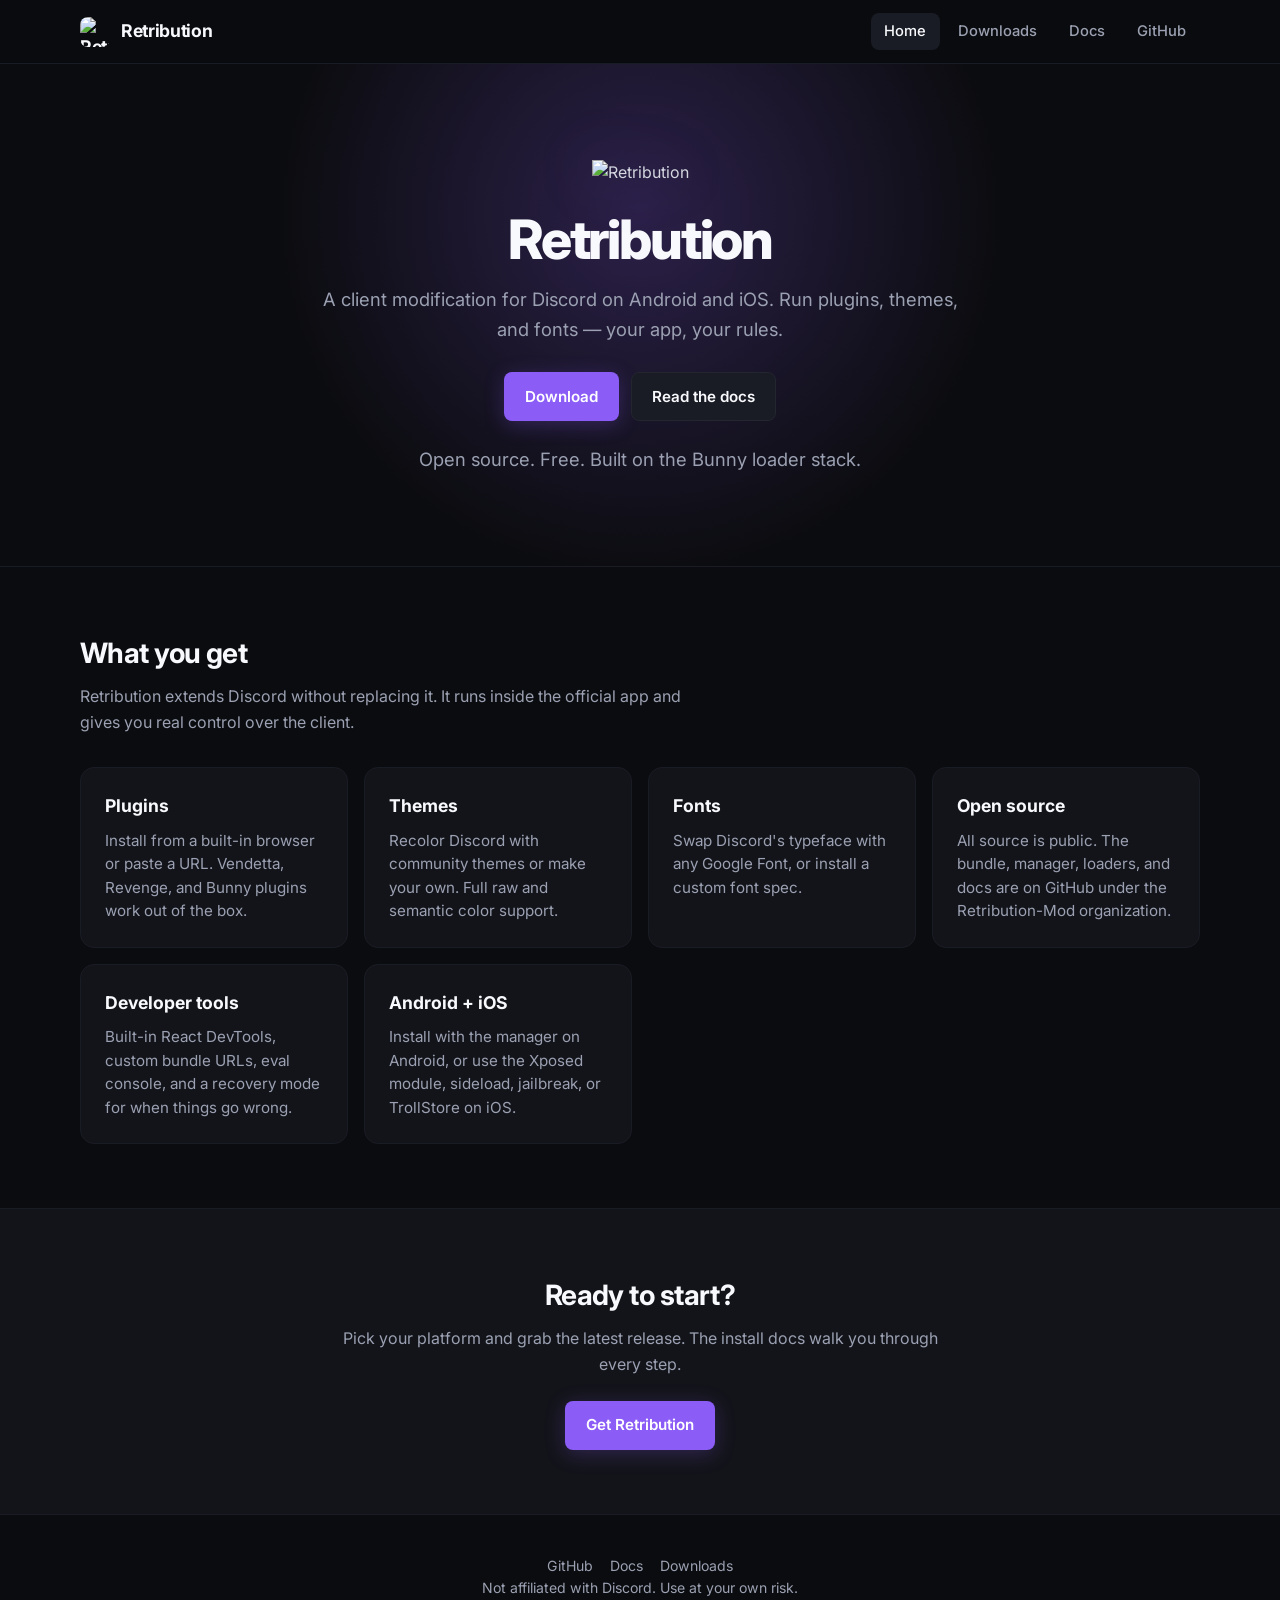
==== index.html @ 65a1a223 "feat: initial Retribution website" ====
<!DOCTYPE html>
<html lang="en">
<head>
    <meta charset="UTF-8">
    <meta name="viewport" content="width=device-width, initial-scale=1.0">
    <title>Retribution — Discord client modification for Android & iOS</title>
    <meta name="description" content="Retribution is a client modification for Discord on Android and iOS. Load plugins, themes, and fonts. Built on the open-source Bunny loader stack.">
    <link rel="icon" type="image/png" href="https://retribution-assets.allyapp.workers.dev/icon">
    <link rel="stylesheet" href="css/style.css">
    <link rel="preconnect" href="https://fonts.googleapis.com">
    <link rel="preconnect" href="https://fonts.gstatic.com" crossorigin>
    <link href="https://fonts.googleapis.com/css2?family=Inter:wght@400;500;600;700;800&display=swap" rel="stylesheet">
    <base href=".">
</head>
<body>
    <header class="site-header">
        <div class="container">
            <a class="brand" href="index.html">
                <img src="https://retribution-assets.allyapp.workers.dev/icon" alt="Retribution logo">
                <span>Retribution</span>
            </a>
            <nav class="main-nav" aria-label="Main">
                <a href="index.html">Home</a>
                <a href="downloads.html">Downloads</a>
                <a href="docs/index.html">Docs</a>
                <a href="https://github.com/Retribution-Mod" target="_blank" rel="noopener">GitHub</a>
            </nav>
            <button class="mobile-menu-btn" aria-label="Open menu" aria-expanded="false" aria-controls="main-nav">
                <svg width="24" height="24" viewBox="0 0 24 24" fill="none" stroke="currentColor" stroke-width="2" stroke-linecap="round" stroke-linejoin="round"><line x1="3" y1="6" x2="21" y2="6"></line><line x1="3" y1="12" x2="21" y2="12"></line><line x1="3" y1="18" x2="21" y2="18"></line></svg>
            </button>
        </div>
    </header>

    <section class="hero">
        <div class="container">
            <img class="hero-logo" src="https://retribution-assets.allyapp.workers.dev/icon" alt="Retribution">
            <h1>Retribution</h1>
            <p>A client modification for Discord on Android and iOS. Run plugins, themes, and fonts — your app, your rules.</p>
            <div class="hero-actions">
                <a class="btn btn-primary" href="downloads.html">Download</a>
                <a class="btn btn-secondary" href="docs/index.html">Read the docs</a>
            </div>
            <p class="hero-note">Open source. Free. Built on the Bunny loader stack.</p>
        </div>
    </section>

    <section class="section">
        <div class="container">
            <h2 class="section-title">What you get</h2>
            <p class="section-subtitle">Retribution extends Discord without replacing it. It runs inside the official app and gives you real control over the client.</p>
            <div class="feature-grid">
                <div class="feature-card">
                    <h3>Plugins</h3>
                    <p>Install from a built-in browser or paste a URL. Vendetta, Revenge, and Bunny plugins work out of the box.</p>
                </div>
                <div class="feature-card">
                    <h3>Themes</h3>
                    <p>Recolor Discord with community themes or make your own. Full raw and semantic color support.</p>
                </div>
                <div class="feature-card">
                    <h3>Fonts</h3>
                    <p>Swap Discord's typeface with any Google Font, or install a custom font spec.</p>
                </div>
                <div class="feature-card">
                    <h3>Open source</h3>
                    <p>All source is public. The bundle, manager, loaders, and docs are on GitHub under the Retribution-Mod organization.</p>
                </div>
                <div class="feature-card">
                    <h3>Developer tools</h3>
                    <p>Built-in React DevTools, custom bundle URLs, eval console, and a recovery mode for when things go wrong.</p>
                </div>
                <div class="feature-card">
                    <h3>Android + iOS</h3>
                    <p>Install with the manager on Android, or use the Xposed module, sideload, jailbreak, or TrollStore on iOS.</p>
                </div>
            </div>
        </div>
    </section>

    <section class="section" style="background: var(--bg-1); border-top: 1px solid var(--bg-2);">
        <div class="container text-center">
            <h2 class="section-title">Ready to start?</h2>
            <p class="section-subtitle" style="margin: 0 auto 1.5rem;">Pick your platform and grab the latest release. The install docs walk you through every step.</p>
            <a class="btn btn-primary" href="downloads.html">Get Retribution</a>
        </div>
    </section>

    <footer class="site-footer">
        <div class="container">
            <p>
                <a href="https://github.com/Retribution-Mod">GitHub</a>
                <a href="docs/index.html">Docs</a>
                <a href="downloads.html">Downloads</a>
            </p>
            <p class="text-muted">Not affiliated with Discord. Use at your own risk.</p>
        </div>
    </footer>

    <script src="js/main.js"></script>
</body>
</html>
---- css/style.css ----
/* Retribution — clean, dark, purpose-built */

:root {
    --bg-0: #0b0c0f;
    --bg-1: #13141a;
    --bg-2: #1a1c25;
    --bg-3: #23252f;
    --text-0: #f8f9fc;
    --text-1: #d4d7e0;
    --text-2: #9ba1b2;
    --accent: #8b5cf6;
    --accent-2: #a78bfa;
    --accent-glow: rgba(139, 92, 246, 0.25);
    --danger: #f87171;
    --success: #34d399;
    --warning: #fbbf24;
    --radius: 14px;
    --radius-sm: 8px;
    --max-width: 1120px;
    --nav-h: 64px;
    --font: Inter, ui-sans-serif, system-ui, -apple-system, BlinkMacSystemFont, "Segoe UI", Roboto, sans-serif;
    --mono: ui-monospace, SFMono-Regular, Menlo, Monaco, Consolas, monospace;
}

* {
    box-sizing: border-box;
    margin: 0;
    padding: 0;
}

html {
    scroll-behavior: smooth;
}

body {
    font-family: var(--font);
    background: var(--bg-0);
    color: var(--text-1);
    line-height: 1.6;
    min-height: 100vh;
    -webkit-font-smoothing: antialiased;
}

a {
    color: var(--accent-2);
    text-decoration: none;
}

a:hover {
    text-decoration: underline;
}

img {
    max-width: 100%;
    height: auto;
}

/* Layout */

.container {
    width: min(100% - 2rem, var(--max-width));
    margin-inline: auto;
}

/* Header / Nav */

.site-header {
    position: sticky;
    top: 0;
    z-index: 100;
    height: var(--nav-h);
    background: rgba(11, 12, 15, 0.85);
    backdrop-filter: blur(12px);
    border-bottom: 1px solid var(--bg-2);
}

.site-header .container {
    display: flex;
    align-items: center;
    justify-content: space-between;
    height: 100%;
}

.brand {
    display: inline-flex;
    align-items: center;
    gap: 0.7rem;
    color: var(--text-0);
    font-weight: 700;
    font-size: 1.1rem;
    letter-spacing: -0.02em;
}

.brand img {
    width: 30px;
    height: 30px;
    border-radius: 8px;
}

.brand:hover {
    text-decoration: none;
}

.main-nav {
    display: flex;
    align-items: center;
    gap: 0.3rem;
}

.main-nav a {
    padding: 0.45rem 0.85rem;
    border-radius: var(--radius-sm);
    color: var(--text-2);
    font-size: 0.92rem;
    font-weight: 500;
    transition: color 0.15s, background 0.15s;
}

.main-nav a:hover,
.main-nav a.active {
    color: var(--text-0);
    background: var(--bg-2);
    text-decoration: none;
}

.mobile-menu-btn {
    display: none;
    background: transparent;
    border: 0;
    color: var(--text-0);
    cursor: pointer;
}

/* Hero */

.hero {
    padding: 6rem 0 4rem;
    text-align: center;
    border-bottom: 1px solid var(--bg-2);
    position: relative;
    overflow: hidden;
}

.hero::before {
    content: "";
    position: absolute;
    inset: 0;
    background: radial-gradient(circle at 50% 30%, var(--accent-glow), transparent 50%);
    pointer-events: none;
}

.hero .container {
    position: relative;
    z-index: 1;
}

.hero-logo {
    width: 96px;
    height: 96px;
    margin-bottom: 1.5rem;
    filter: drop-shadow(0 0 28px var(--accent-glow));
}

.hero h1 {
    font-size: clamp(2.2rem, 5vw, 3.4rem);
    font-weight: 800;
    color: var(--text-0);
    letter-spacing: -0.04em;
    line-height: 1.1;
    margin-bottom: 1rem;
}

.hero p {
    font-size: 1.15rem;
    color: var(--text-2);
    max-width: 640px;
    margin: 0 auto 1.75rem;
}

.hero-actions {
    display: flex;
    justify-content: center;
    gap: 0.75rem;
    flex-wrap: wrap;
    margin-bottom: 1.5rem;
}

.hero-note {
    font-size: 0.82rem;
    color: var(--text-2);
}

/* Buttons */

.btn {
    display: inline-flex;
    align-items: center;
    justify-content: center;
    gap: 0.45rem;
    padding: 0.7rem 1.25rem;
    border-radius: var(--radius-sm);
    font-weight: 600;
    font-size: 0.95rem;
    border: 1px solid transparent;
    cursor: pointer;
    transition: transform 0.1s, box-shadow 0.15s, background 0.15s;
}

.btn:hover {
    text-decoration: none;
    transform: translateY(-1px);
}

.btn-primary {
    background: var(--accent);
    color: #fff;
    box-shadow: 0 4px 20px var(--accent-glow);
}

.btn-primary:hover {
    background: #7c4ddb;
    box-shadow: 0 6px 28px var(--accent-glow);
}

.btn-secondary {
    background: var(--bg-2);
    color: var(--text-0);
    border-color: var(--bg-3);
}

.btn-secondary:hover {
    background: var(--bg-3);
}

.btn-sm {
    padding: 0.45rem 0.8rem;
    font-size: 0.85rem;
}

/* Sections */

.section {
    padding: 4rem 0;
}

.section-title {
    font-size: 1.75rem;
    font-weight: 700;
    color: var(--text-0);
    margin-bottom: 0.5rem;
    letter-spacing: -0.02em;
}

.section-subtitle {
    color: var(--text-2);
    margin-bottom: 2rem;
    max-width: 640px;
}

/* Feature grid */

.feature-grid {
    display: grid;
    grid-template-columns: repeat(auto-fit, minmax(260px, 1fr));
    gap: 1rem;
}

.feature-card {
    background: var(--bg-1);
    border: 1px solid var(--bg-2);
    border-radius: var(--radius);
    padding: 1.5rem;
    transition: border-color 0.15s, transform 0.15s;
}

.feature-card:hover {
    border-color: var(--bg-3);
    transform: translateY(-2px);
}

.feature-card h3 {
    color: var(--text-0);
    font-size: 1.1rem;
    margin-bottom: 0.5rem;
}

.feature-card p {
    color: var(--text-2);
    font-size: 0.95rem;
    line-height: 1.55;
}

/* Download cards */

.download-grid {
    display: grid;
    grid-template-columns: repeat(auto-fit, minmax(300px, 1fr));
    gap: 1.25rem;
}

.download-card {
    background: var(--bg-1);
    border: 1px solid var(--bg-2);
    border-radius: var(--radius);
    padding: 1.5rem;
    display: flex;
    flex-direction: column;
    gap: 0.75rem;
    transition: border-color 0.15s;
}

.download-card:hover {
    border-color: var(--accent);
}

.download-card .tag {
    display: inline-flex;
    align-items: center;
    width: fit-content;
    gap: 0.35rem;
    padding: 0.25rem 0.55rem;
    border-radius: 999px;
    font-size: 0.72rem;
    font-weight: 600;
    text-transform: uppercase;
    letter-spacing: 0.03em;
    color: var(--text-0);
    background: var(--bg-3);
}

.download-card h3 {
    color: var(--text-0);
    font-size: 1.2rem;
    margin-bottom: -0.25rem;
}

.download-card p {
    color: var(--text-2);
    font-size: 0.92rem;
    flex-grow: 1;
}

.download-meta {
    display: flex;
    flex-wrap: wrap;
    gap: 0.6rem;
    font-size: 0.82rem;
    color: var(--text-2);
}

.download-meta span {
    background: var(--bg-0);
    padding: 0.2rem 0.5rem;
    border-radius: 6px;
    border: 1px solid var(--bg-2);
}

.download-card .btn {
    width: 100%;
    margin-top: 0.25rem;
}

/* Page header */

.page-header {
    padding: 3.5rem 0 2rem;
    border-bottom: 1px solid var(--bg-2);
    text-align: center;
}

.page-header h1 {
    font-size: clamp(1.8rem, 4vw, 2.6rem);
    color: var(--text-0);
    margin-bottom: 0.5rem;
}

.page-header p {
    color: var(--text-2);
    max-width: 720px;
    margin: 0 auto;
}

/* Docs */

.docs-layout {
    display: grid;
    grid-template-columns: 240px 1fr;
    gap: 2rem;
    padding: 2.5rem 0 4rem;
    align-items: start;
}

.docs-sidebar {
    position: sticky;
    top: calc(var(--nav-h) + 1.5rem);
    background: var(--bg-1);
    border: 1px solid var(--bg-2);
    border-radius: var(--radius);
    padding: 1rem 0.5rem;
}

.docs-sidebar a {
    display: block;
    padding: 0.55rem 0.85rem;
    border-radius: var(--radius-sm);
    color: var(--text-2);
    font-size: 0.92rem;
    font-weight: 500;
}

.docs-sidebar a:hover,
.docs-sidebar a.active {
    background: var(--bg-2);
    color: var(--text-0);
    text-decoration: none;
}

.docs-content {
    max-width: 760px;
    background: var(--bg-1);
    border: 1px solid var(--bg-2);
    border-radius: var(--radius);
    padding: 2rem;
}

.docs-content h1,
.docs-content h2,
.docs-content h3 {
    color: var(--text-0);
    margin: 1.5rem 0 0.75rem;
    letter-spacing: -0.02em;
}

.docs-content h1 {
    font-size: 1.8rem;
    margin-top: 0;
}

.docs-content h2 {
    font-size: 1.35rem;
    padding-bottom: 0.4rem;
    border-bottom: 1px solid var(--bg-2);
}

.docs-content p,
.docs-content li {
    color: var(--text-1);
    margin-bottom: 0.8rem;
}

.docs-content ul,
.docs-content ol {
    padding-left: 1.4rem;
    margin-bottom: 1rem;
}

.docs-content li::marker {
    color: var(--accent-2);
}

.docs-content code {
    font-family: var(--mono);
    background: var(--bg-0);
    padding: 0.15rem 0.35rem;
    border-radius: 5px;
    font-size: 0.88em;
    color: var(--accent-2);
}

.docs-content pre {
    background: var(--bg-0);
    border: 1px solid var(--bg-2);
    border-radius: var(--radius-sm);
    padding: 1rem;
    overflow-x: auto;
    margin: 1rem 0;
}

.docs-content pre code {
    background: transparent;
    padding: 0;
    color: var(--text-1);
}

.docs-content blockquote {
    border-left: 3px solid var(--accent);
    background: var(--bg-0);
    padding: 0.75rem 1rem;
    border-radius: 0 var(--radius-sm) var(--radius-sm) 0;
    margin: 1rem 0;
    color: var(--text-2);
}

.docs-content a {
    color: var(--accent-2);
}

/* Tables */

table {
    width: 100%;
    border-collapse: collapse;
    margin: 1rem 0;
    font-size: 0.92rem;
}

th,
td {
    text-align: left;
    padding: 0.65rem 0.85rem;
    border-bottom: 1px solid var(--bg-2);
}

th {
    color: var(--text-0);
    font-weight: 600;
    background: var(--bg-0);
}

/* Footer */

.site-footer {
    border-top: 1px solid var(--bg-2);
    padding: 2.5rem 0;
    background: var(--bg-0);
    text-align: center;
    color: var(--text-2);
    font-size: 0.88rem;
}

.site-footer a {
    color: var(--text-2);
    margin: 0 0.4rem;
}

.site-footer a:hover {
    color: var(--text-0);
}

/* Utility */

.text-muted { color: var(--text-2); }
.text-center { text-align: center; }
.mt-1 { margin-top: 1rem; }
.mt-2 { margin-top: 2rem; }

/* Responsive */

@media (max-width: 860px) {
    .docs-layout {
        grid-template-columns: 1fr;
    }

    .docs-sidebar {
        position: static;
        display: flex;
        flex-wrap: wrap;
        gap: 0.25rem;
    }

    .main-nav {
        display: none;
        position: absolute;
        top: var(--nav-h);
        left: 0;
        right: 0;
        background: var(--bg-1);
        border-bottom: 1px solid var(--bg-2);
        padding: 0.75rem;
        flex-direction: column;
        gap: 0.35rem;
    }

    .main-nav.open {
        display: flex;
    }

    .mobile-menu-btn {
        display: block;
    }
}
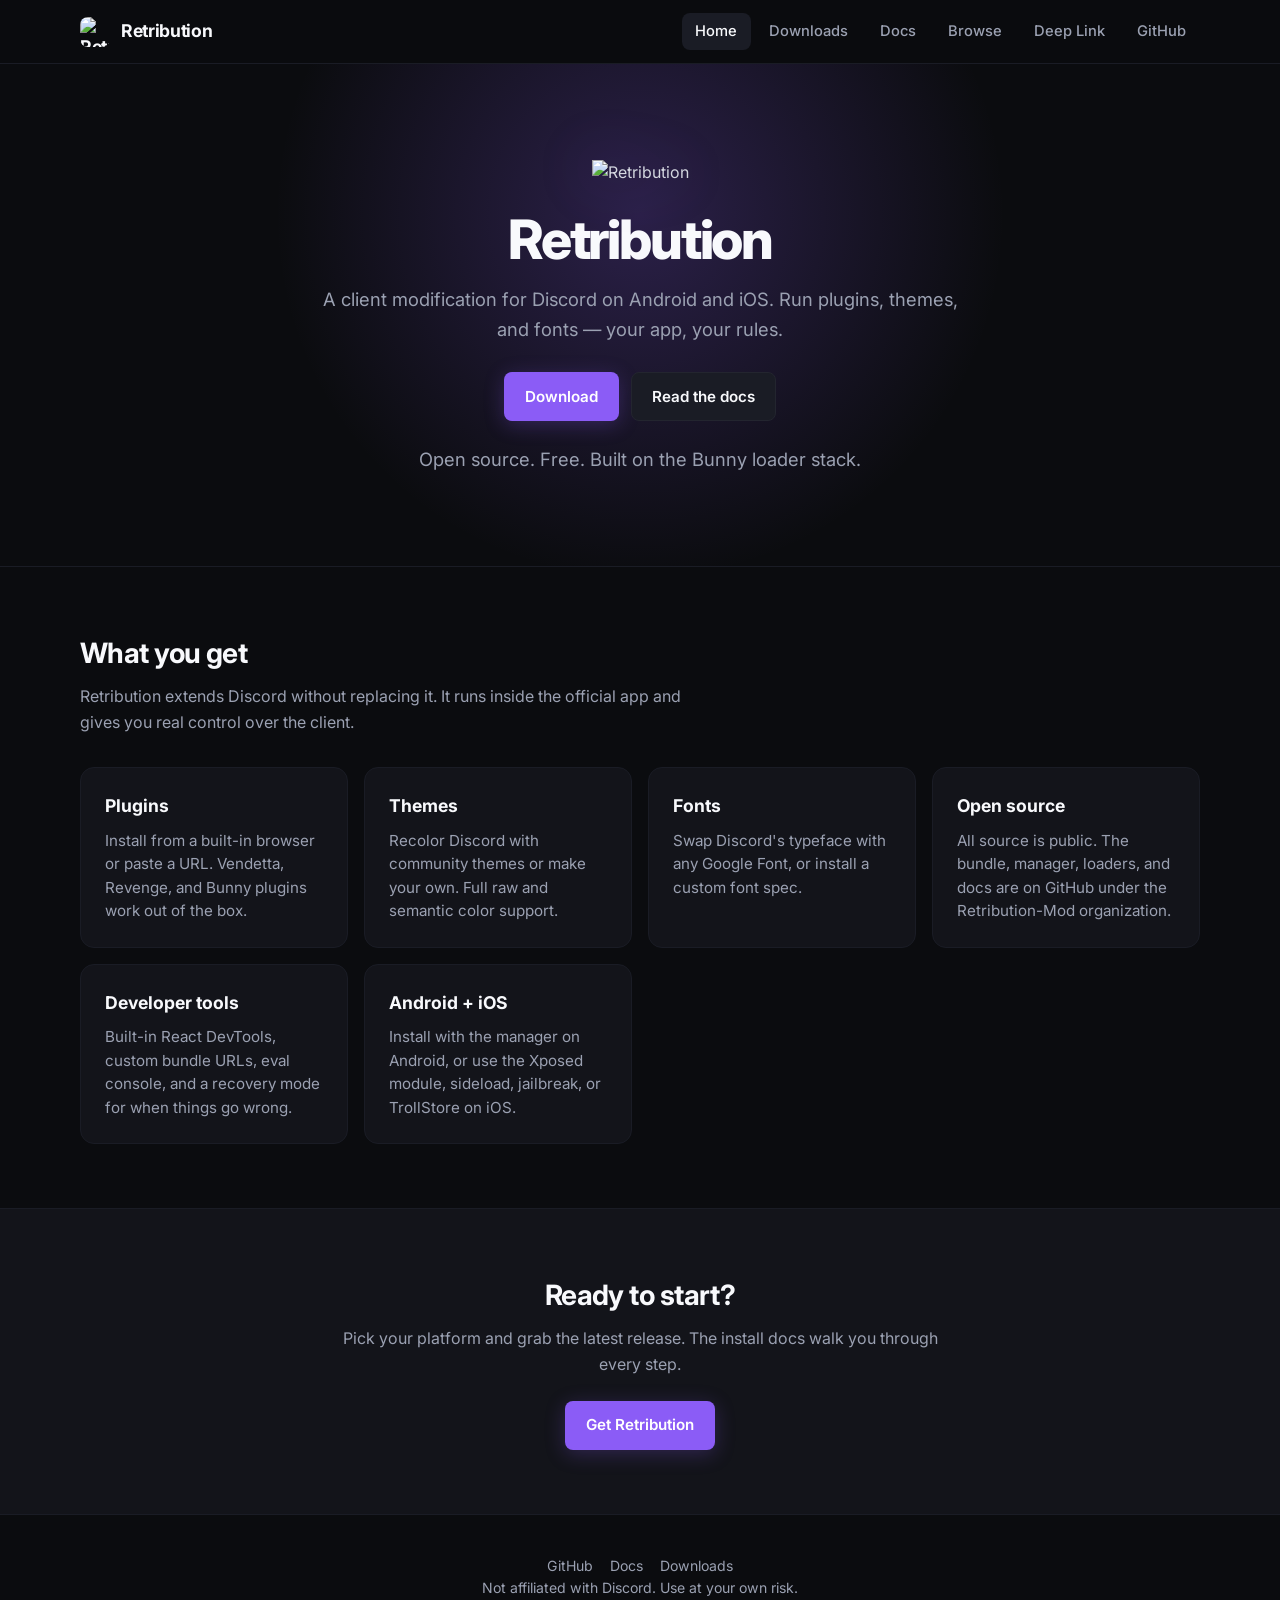
==== commit 5e0a0d23: "feat: add plugin/theme/font browsers and deep-link generator" ====
--- a/index.html
+++ b/index.html
@@ -23,6 +23,8 @@
                 <a href="index.html">Home</a>
                 <a href="downloads.html">Downloads</a>
                 <a href="docs/index.html">Docs</a>
+                <a href="plugins.html">Browse</a>
+                <a href="deep-link.html">Deep Link</a>
                 <a href="https://github.com/Retribution-Mod" target="_blank" rel="noopener">GitHub</a>
             </nav>
             <button class="mobile-menu-btn" aria-label="Open menu" aria-expanded="false" aria-controls="main-nav">
--- a/css/style.css
+++ b/css/style.css
@@ -360,6 +360,82 @@
     margin-top: 0.25rem;
 }
 
+/* Browse cards */
+.browse-card {
+    position: relative;
+    gap: 0.5rem;
+}
+
+.browse-card .card-preview {
+    width: calc(100% + 3rem);
+    margin: -1.5rem -1.5rem 0.75rem;
+    aspect-ratio: 16 / 10;
+    object-fit: cover;
+    border-radius: var(--radius) var(--radius) 0 0;
+    background: var(--bg-0);
+}
+
+.browse-card .card-tags {
+    display: flex;
+    flex-wrap: wrap;
+    gap: 0.35rem;
+}
+
+.browse-card .card-tags .tag.success { background: rgba(52, 211, 153, 0.15); color: var(--success); border: 1px solid rgba(52, 211, 153, 0.3); }
+.browse-card .card-tags .tag.danger { background: rgba(248, 113, 113, 0.15); color: var(--danger); border: 1px solid rgba(248, 113, 113, 0.3); }
+.browse-card .card-tags .tag.warning { background: rgba(251, 191, 36, 0.15); color: var(--warning); border: 1px solid rgba(251, 191, 36, 0.3); }
+
+.browse-card .card-subtitle {
+    color: var(--accent-2);
+    font-size: 0.82rem;
+    font-weight: 500;
+    margin-bottom: 0.25rem;
+}
+
+.browse-card .card-description {
+    flex-grow: 1;
+    font-size: 0.9rem;
+    line-height: 1.5;
+}
+
+.browse-card .card-warning {
+    color: var(--warning);
+    font-size: 0.82rem;
+    background: rgba(251, 191, 36, 0.08);
+    border-left: 2px solid var(--warning);
+    padding: 0.4rem 0.6rem;
+    border-radius: 0 var(--radius-sm) var(--radius-sm) 0;
+}
+
+.browse-card .card-actions {
+    display: flex;
+    gap: 0.5rem;
+}
+
+.browse-card .card-actions .btn {
+    flex: 1 1 0;
+    margin: 0;
+}
+
+.browse-card .meta-link {
+    color: var(--text-2);
+    font-size: 0.82rem;
+}
+
+.browse-card .meta-link:hover {
+    color: var(--text-0);
+}
+
+.font-card h3 {
+    font-size: 1.5rem;
+    letter-spacing: -0.01em;
+    color: var(--text-0);
+}
+
+#search {
+    cursor: text;
+}
+
 /* Page header */
 
 .page-header {
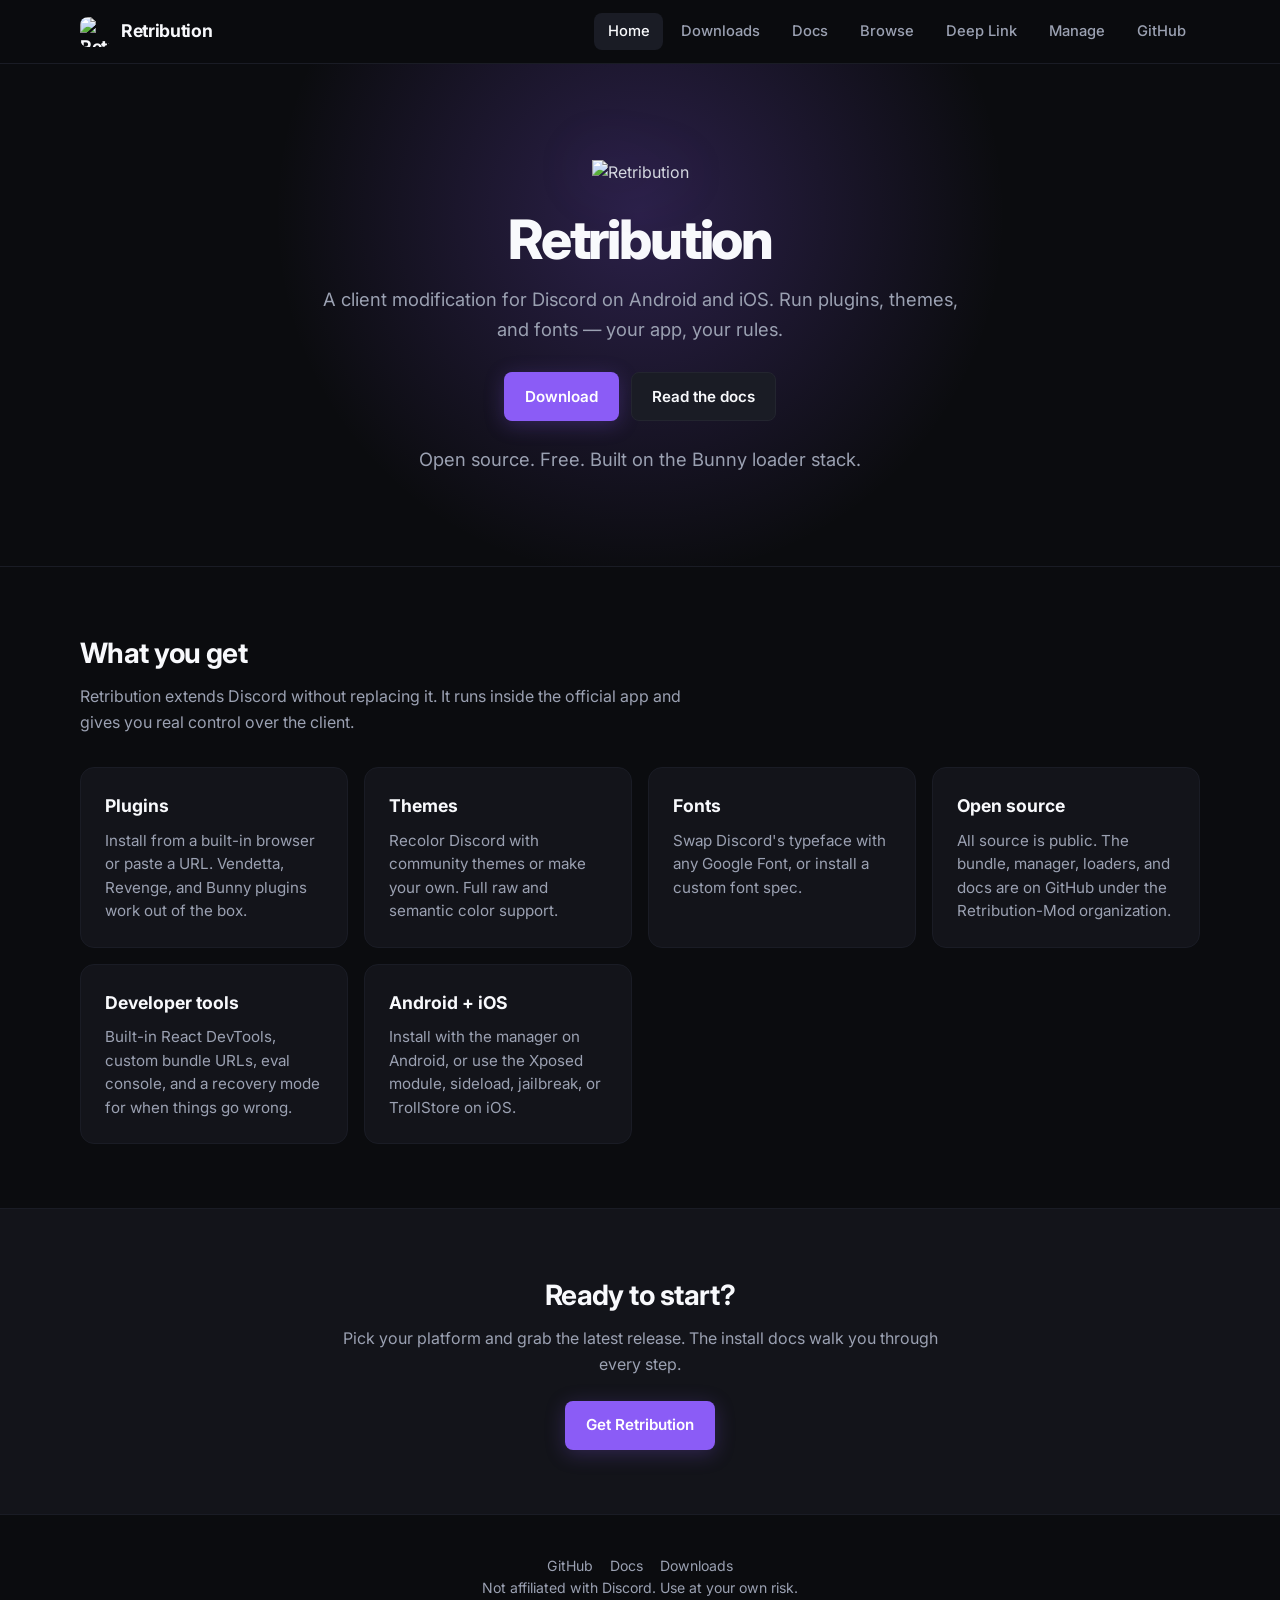
==== commit 8e3aa59f: "feat: add catalog manager and support incompatible/hidden items - New manage.html + js/manage.js for" ====
--- a/index.html
+++ b/index.html
@@ -25,6 +25,7 @@
                 <a href="docs/index.html">Docs</a>
                 <a href="plugins.html">Browse</a>
                 <a href="deep-link.html">Deep Link</a>
+                <a href="manage.html">Manage</a>
                 <a href="https://github.com/Retribution-Mod" target="_blank" rel="noopener">GitHub</a>
             </nav>
             <button class="mobile-menu-btn" aria-label="Open menu" aria-expanded="false" aria-controls="main-nav">
